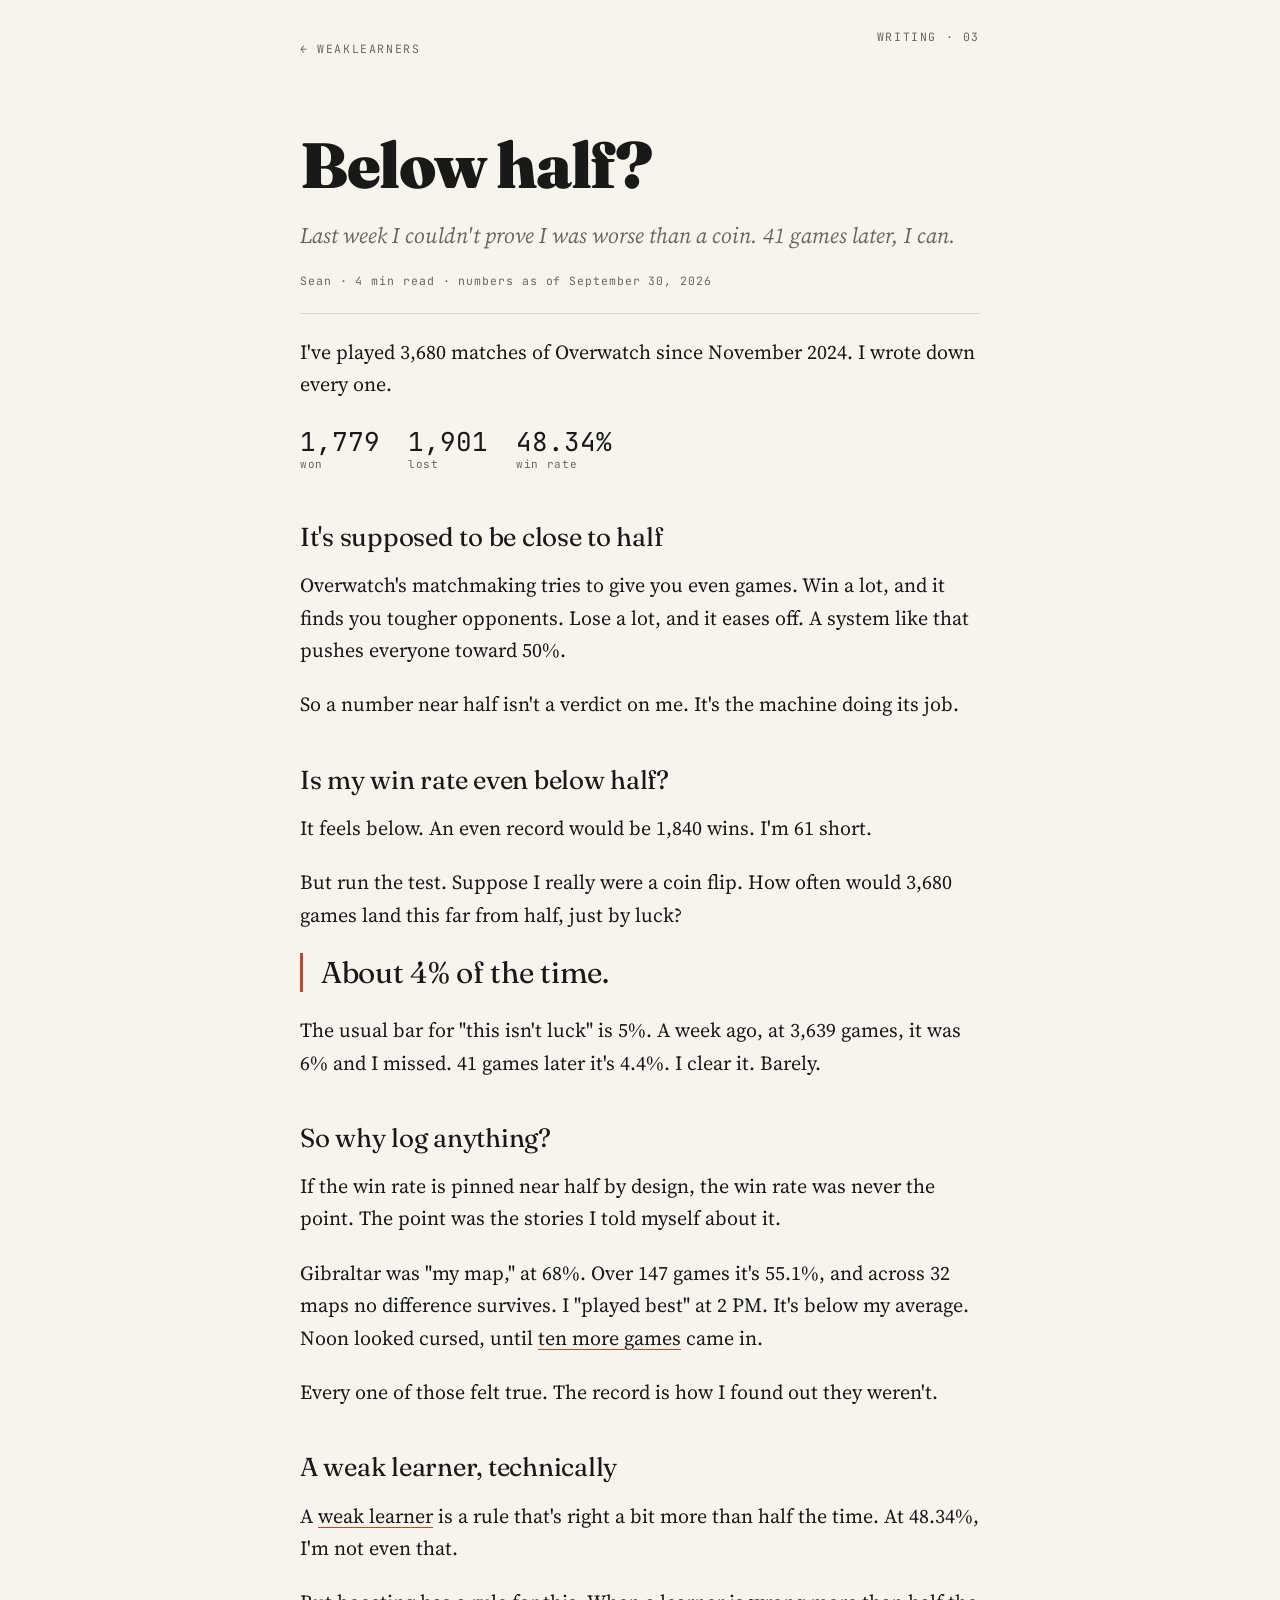
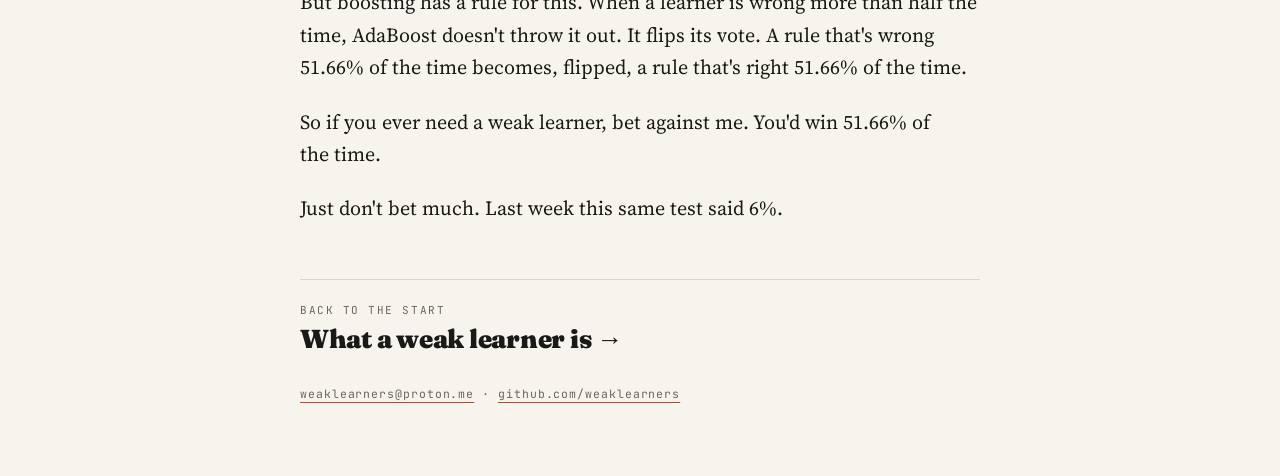
==== writing/48-42.html @ 1b17c14d "Initial site" ====
<!doctype html>
<html lang="en">
<head>
<meta charset="utf-8">
<meta name="viewport" content="width=device-width, initial-scale=1, viewport-fit=cover">
<title>Below half? · weaklearners</title>
<meta name="description" content="Last week I couldn't prove I was worse than a coin. 41 games later, I can.">
<meta property="og:title" content="Below half? · weaklearners">
<meta property="og:description" content="Last week I couldn't prove I was worse than a coin. 41 games later, I can.">
<meta property="og:type" content="article">
<meta property="og:url" content="https://weaklearners.github.io/writing/48-42.html">
<link rel="icon" href="data:image/svg+xml,%3Csvg xmlns='http://www.w3.org/2000/svg' viewBox='0 0 32 32'%3E%3Crect width='32' height='32' rx='3' fill='%23b3322a'/%3E%3Ctext x='16' y='23' font-size='20' text-anchor='middle' fill='%23f1eadb'%3E%EC%A7%84%3C/text%3E%3C/svg%3E">
<link rel="preconnect" href="https://fonts.googleapis.com">
<link rel="preconnect" href="https://fonts.gstatic.com" crossorigin>
<link href="https://fonts.googleapis.com/css2?family=Fraunces:opsz,wght@9..144,400;9..144,900&family=Source+Serif+4:ital,wght@0,400;0,600;1,400&family=JetBrains+Mono:wght@400;600&family=Cormorant+Garamond:wght@400;600&family=IBM+Plex+Mono:wght@400;600&family=Instrument+Serif&family=Space+Mono:wght@400;700&display=swap" rel="stylesheet">
<script>try{var k=localStorage.getItem('wl-current');if(/^[abc]$/.test(k))document.documentElement.dataset.concept=k}catch(e){}</script>
<link rel="stylesheet" href="writing.css">
</head>
<body>
<article class="wrap">
  <nav class="top"><a href="../index.html">← weaklearners</a><span>Writing · 03</span></nav>
  <h1>Below half?</h1>
  <p class="dek">Last week I couldn't prove I was worse than a coin. 41 games later, I can.</p>
  <p class="meta">Sean · 4 min read · numbers as of September 30, 2026</p>

  <p>I've played 3,680 matches of Overwatch since November 2024. I wrote down every one.</p>
  <div class="stats">
    <div><b>1,779</b><span>won</span></div>
    <div><b>1,901</b><span>lost</span></div>
    <div><b>48.34%</b><span>win rate</span></div>
  </div>

  <h2>It's supposed to be close to half</h2>
  <p>Overwatch's matchmaking tries to give you even games. Win a lot, and it finds you tougher opponents. Lose a lot, and it eases off. A system like that pushes everyone toward 50%.</p>
  <p>So a number near half isn't a verdict on me. It's the machine doing its job.</p>

  <h2>Is my win rate even below half?</h2>
  <p>It feels below. An even record would be 1,840 wins. I'm 61 short.</p>
  <p>But run the test. Suppose I really were a coin flip. How often would 3,680 games land this far from half, just by luck?</p>
  <p class="big">About 4% of the time.</p>
  <p>The usual bar for "this isn't luck" is 5%. A week ago, at 3,639 games, it was 6% and I missed. 41 games later it's 4.4%. I clear it. Barely.</p>

  <h2>So why log anything?</h2>
  <p>If the win rate is pinned near half by design, the win rate was never the point. The point was the stories I told myself about it.</p>
  <p>Gibraltar was "my map," at 68%. Over 147 games it's 55.1%, and across 32 maps no difference survives. I "played best" at 2 PM. It's below my average. Noon looked cursed, until <a href="noon.html">ten more games</a> came in.</p>
  <p>Every one of those felt true. The record is how I found out they weren't.</p>

  <h2>A weak learner, technically</h2>
  <p>A <a href="weak-learner.html">weak learner</a> is a rule that's right a bit more than half the time. At 48.34%, I'm not even that.</p>
  <p>But boosting has a rule for this. When a learner is wrong more than half the time, AdaBoost doesn't throw it out. It flips its vote. A rule that's wrong 51.66% of the time becomes, flipped, a rule that's right 51.66% of the time.</p>
  <p>So if you ever need a weak learner, bet against me. You'd win 51.66% of the time.</p>
  <p>Just don't bet much. Last week this same test said 6%.</p>

  <nav class="next"><span>Back to the start</span><a href="weak-learner.html">What a weak learner is →</a></nav>
  <p class="meta foot"><a href="mailto:weaklearners@proton.me">weaklearners@proton.me</a> · <a href="https://github.com/weaklearners">github.com/weaklearners</a></p>
</article>
</body>
</html>
---- writing/writing.css ----
/* Essay pages. Quieter than the home page on purpose: these are for reading. */
:root{
  --bg:#f7f4ee;--fg:#1a1917;--dim:#6b665c;--accent:#c2462a;--rule:#ddd6c8;--panel:#efe9dd;
  --display:"Fraunces",Georgia,serif;--body:"Source Serif 4",Georgia,serif;--mono:"JetBrains Mono",ui-monospace,Menlo,monospace;
  color-scheme:light;
}
@media (prefers-color-scheme:dark){:root:not([data-theme="light"]){--bg:#121110;--fg:#ece8df;--dim:#9a9486;--accent:#ff7a4d;--rule:#2c2925;--panel:#1b1917;color-scheme:dark}}
:root[data-theme="dark"]{--bg:#121110;--fg:#ece8df;--dim:#9a9486;--accent:#ff7a4d;--rule:#2c2925;--panel:#1b1917;color-scheme:dark}
/* The home page stores which artwork the visitor drew. These blocks carry over its accent, display font and light or dark. */
:root[data-concept="a"]{--bg:#121110;--fg:#ece8df;--dim:#9a9486;--accent:#ff7a4d;--rule:#2c2925;--panel:#1b1917;color-scheme:dark}
:root[data-concept="b"]{--bg:#f1eadb;--fg:#1b1916;--dim:#6f675a;--accent:#b3322a;--rule:rgba(27,25,22,.16);--panel:#e9e0cb;--display:"Cormorant Garamond",Georgia,serif;--mono:"IBM Plex Mono",ui-monospace,Menlo,monospace;color-scheme:light}
:root[data-concept="c"]{--bg:#07080b;--fg:#eceae4;--dim:#7d8392;--accent:#f2c46b;--rule:#1d212a;--panel:#0e1016;--display:"Instrument Serif",Georgia,serif;--mono:"Space Mono",ui-monospace,Menlo,monospace;color-scheme:dark}
*{box-sizing:border-box}
html,body{margin:0;background:var(--bg);color:var(--fg)}
body{font:400 20px/1.62 var(--body);padding-inline:16px;padding-block:calc(28px + env(safe-area-inset-top,0px)) calc(72px + env(safe-area-inset-bottom,0px))}
a{color:inherit;text-underline-offset:4px;text-decoration-thickness:1px;text-decoration-color:var(--accent)}
a:hover{color:var(--accent)}
:focus-visible{outline:2px solid var(--accent);outline-offset:3px}
.wrap{max-width:680px;margin:0 auto;display:grid;gap:22px}
.top{display:flex;justify-content:space-between;gap:16px;flex-wrap:wrap;font:400 11.5px/1.6 var(--mono);letter-spacing:.14em;text-transform:uppercase;color:var(--dim)}
.top a{text-decoration:none;padding-block:12px}
h1{margin:40px 0 0;font:900 clamp(38px,6.4vw,64px)/1.02 var(--display);letter-spacing:-.02em;text-wrap:balance}
.dek{margin:0;font-size:22px;line-height:1.4;color:var(--dim);font-style:italic;text-wrap:pretty}
.meta{font:400 11.5px/1.6 var(--mono);letter-spacing:.08em;color:var(--dim);padding-bottom:22px;border-bottom:1px solid var(--rule)}
h2{margin:22px 0 -6px;font:400 26px/1.2 var(--display);letter-spacing:-.01em;text-wrap:balance}
p{margin:0;text-wrap:pretty}
b,strong{font-weight:600}
.big{font:400 clamp(24px,3.4vw,30px)/1.3 var(--display);letter-spacing:-.01em;border-left:3px solid var(--accent);padding-left:18px}
.math{font:400 15px/1.7 var(--mono);background:var(--panel);padding:14px 16px;border-radius:3px;overflow-x:auto}
.stats{display:flex;gap:28px;flex-wrap:wrap;padding-block:6px}
.stats div{display:grid;gap:2px}
.stats b{font:400 26px/1 var(--mono);font-variant-numeric:tabular-nums}
.stats span{font:400 11px/1.4 var(--mono);color:var(--dim);letter-spacing:.06em}
figure{margin:8px 0;display:grid;gap:10px}
figure svg{display:block;width:100%;height:auto}
figcaption{font:400 12px/1.6 var(--mono);color:var(--dim)}
.bar{fill:var(--dim)} .bar.hi{fill:var(--accent)}
.grid{stroke:var(--rule);stroke-width:1} .base{stroke:var(--fg);stroke-width:1.5;stroke-dasharray:5 4}
.tick{font:400 11px var(--mono);fill:var(--dim)} .tick.hi,.val{fill:var(--fg)} .val{font:600 12px var(--mono)}
.next{margin-top:32px;padding-top:22px;border-top:1px solid var(--rule);display:grid;gap:6px}
.next span{font:400 11px/1.6 var(--mono);letter-spacing:.14em;text-transform:uppercase;color:var(--dim)}
.next a{font:900 26px/1.15 var(--display);letter-spacing:-.01em;text-decoration:none}
.wrap > .meta.foot{border-bottom:0;padding-bottom:0;margin-top:8px}
:root[data-concept="b"] h1,:root[data-concept="b"] .next a{font-weight:600}
:root[data-concept="c"] h1,:root[data-concept="c"] .next a{font-weight:400}
@media (max-width:480px){body{font-size:18px}}
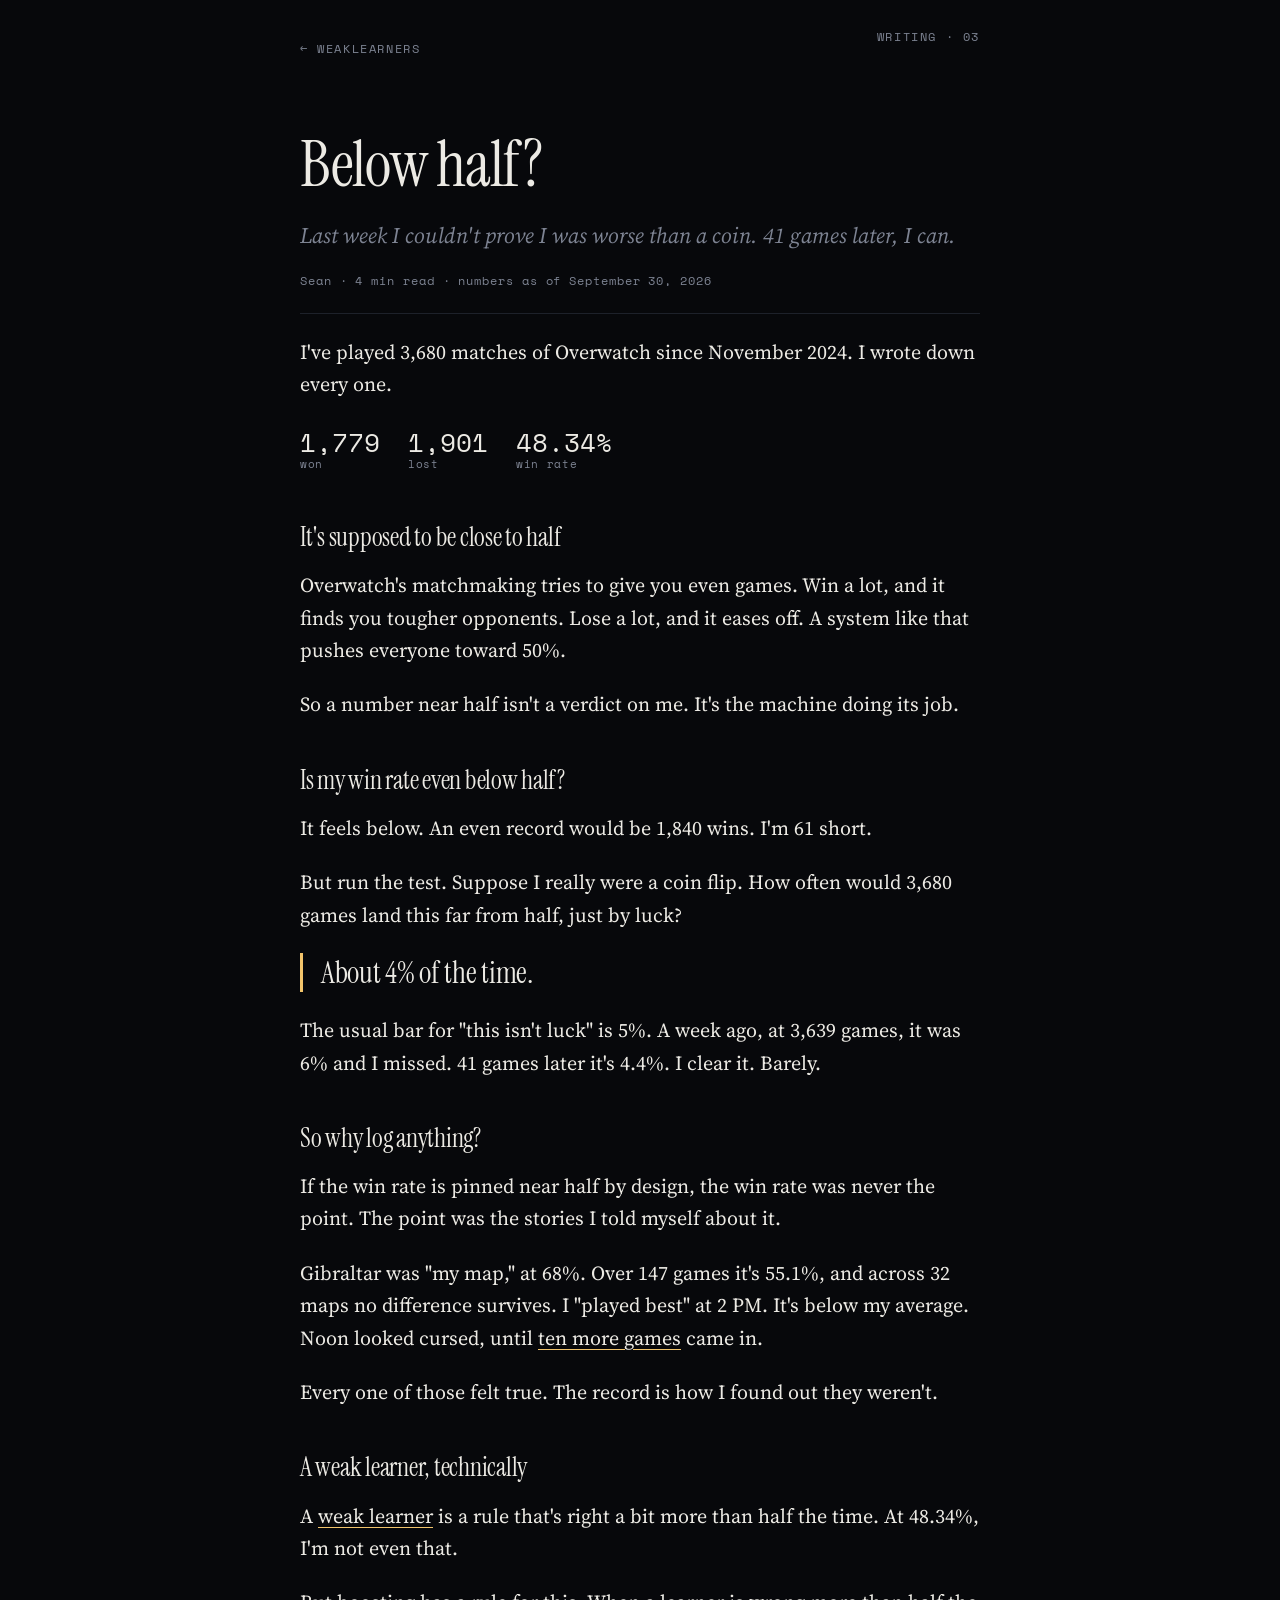
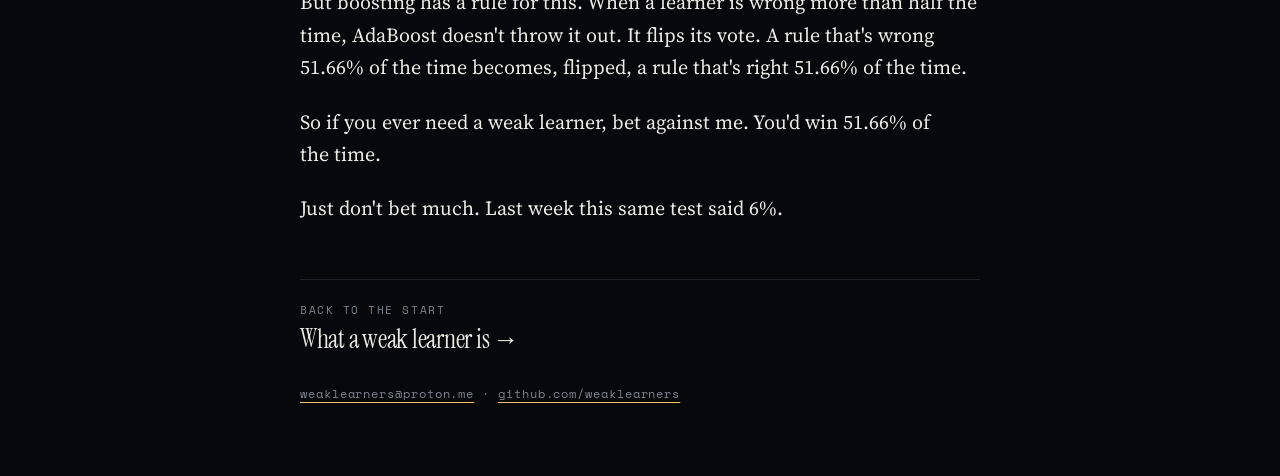
==== commit 17698e65: "site: showcase pass - one look (match dots), 44 px nav taps, og:image, shorter phone hero, nfl-forec" ====
--- a/writing/48-42.html
+++ b/writing/48-42.html
@@ -1,5 +1,5 @@
 <!doctype html>
-<html lang="en">
+<html lang="en" data-concept="c">
 <head>
 <meta charset="utf-8">
 <meta name="viewport" content="width=device-width, initial-scale=1, viewport-fit=cover">
@@ -12,8 +12,7 @@
 <link rel="icon" href="data:image/svg+xml,%3Csvg xmlns='http://www.w3.org/2000/svg' viewBox='0 0 32 32'%3E%3Crect width='32' height='32' rx='3' fill='%23b3322a'/%3E%3Ctext x='16' y='23' font-size='20' text-anchor='middle' fill='%23f1eadb'%3E%EC%A7%84%3C/text%3E%3C/svg%3E">
 <link rel="preconnect" href="https://fonts.googleapis.com">
 <link rel="preconnect" href="https://fonts.gstatic.com" crossorigin>
-<link href="https://fonts.googleapis.com/css2?family=Fraunces:opsz,wght@9..144,400;9..144,900&family=Source+Serif+4:ital,wght@0,400;0,600;1,400&family=JetBrains+Mono:wght@400;600&family=Cormorant+Garamond:wght@400;600&family=IBM+Plex+Mono:wght@400;600&family=Instrument+Serif&family=Space+Mono:wght@400;700&display=swap" rel="stylesheet">
-<script>try{var k=localStorage.getItem('wl-current');if(/^[abc]$/.test(k))document.documentElement.dataset.concept=k}catch(e){}</script>
+<link href="https://fonts.googleapis.com/css2?family=Source+Serif+4:ital,wght@0,400;0,600;1,400&family=Instrument+Serif&family=Space+Mono:wght@400;700&display=swap" rel="stylesheet">
 <link rel="stylesheet" href="writing.css">
 </head>
 <body>
--- a/writing/writing.css
+++ b/writing/writing.css
@@ -6,9 +6,7 @@
 }
 @media (prefers-color-scheme:dark){:root:not([data-theme="light"]){--bg:#121110;--fg:#ece8df;--dim:#9a9486;--accent:#ff7a4d;--rule:#2c2925;--panel:#1b1917;color-scheme:dark}}
 :root[data-theme="dark"]{--bg:#121110;--fg:#ece8df;--dim:#9a9486;--accent:#ff7a4d;--rule:#2c2925;--panel:#1b1917;color-scheme:dark}
-/* The home page stores which artwork the visitor drew. These blocks carry over its accent, display font and light or dark. */
-:root[data-concept="a"]{--bg:#121110;--fg:#ece8df;--dim:#9a9486;--accent:#ff7a4d;--rule:#2c2925;--panel:#1b1917;color-scheme:dark}
-:root[data-concept="b"]{--bg:#f1eadb;--fg:#1b1916;--dim:#6f675a;--accent:#b3322a;--rule:rgba(27,25,22,.16);--panel:#e9e0cb;--display:"Cormorant Garamond",Georgia,serif;--mono:"IBM Plex Mono",ui-monospace,Menlo,monospace;color-scheme:light}
+/* One look site-wide (match dots): the pages set data-concept="c" and take its palette. */
 :root[data-concept="c"]{--bg:#07080b;--fg:#eceae4;--dim:#7d8392;--accent:#f2c46b;--rule:#1d212a;--panel:#0e1016;--display:"Instrument Serif",Georgia,serif;--mono:"Space Mono",ui-monospace,Menlo,monospace;color-scheme:dark}
 *{box-sizing:border-box}
 html,body{margin:0;background:var(--bg);color:var(--fg)}
@@ -41,6 +39,5 @@
 .next span{font:400 11px/1.6 var(--mono);letter-spacing:.14em;text-transform:uppercase;color:var(--dim)}
 .next a{font:900 26px/1.15 var(--display);letter-spacing:-.01em;text-decoration:none}
 .wrap > .meta.foot{border-bottom:0;padding-bottom:0;margin-top:8px}
-:root[data-concept="b"] h1,:root[data-concept="b"] .next a{font-weight:600}
 :root[data-concept="c"] h1,:root[data-concept="c"] .next a{font-weight:400}
 @media (max-width:480px){body{font-size:18px}}
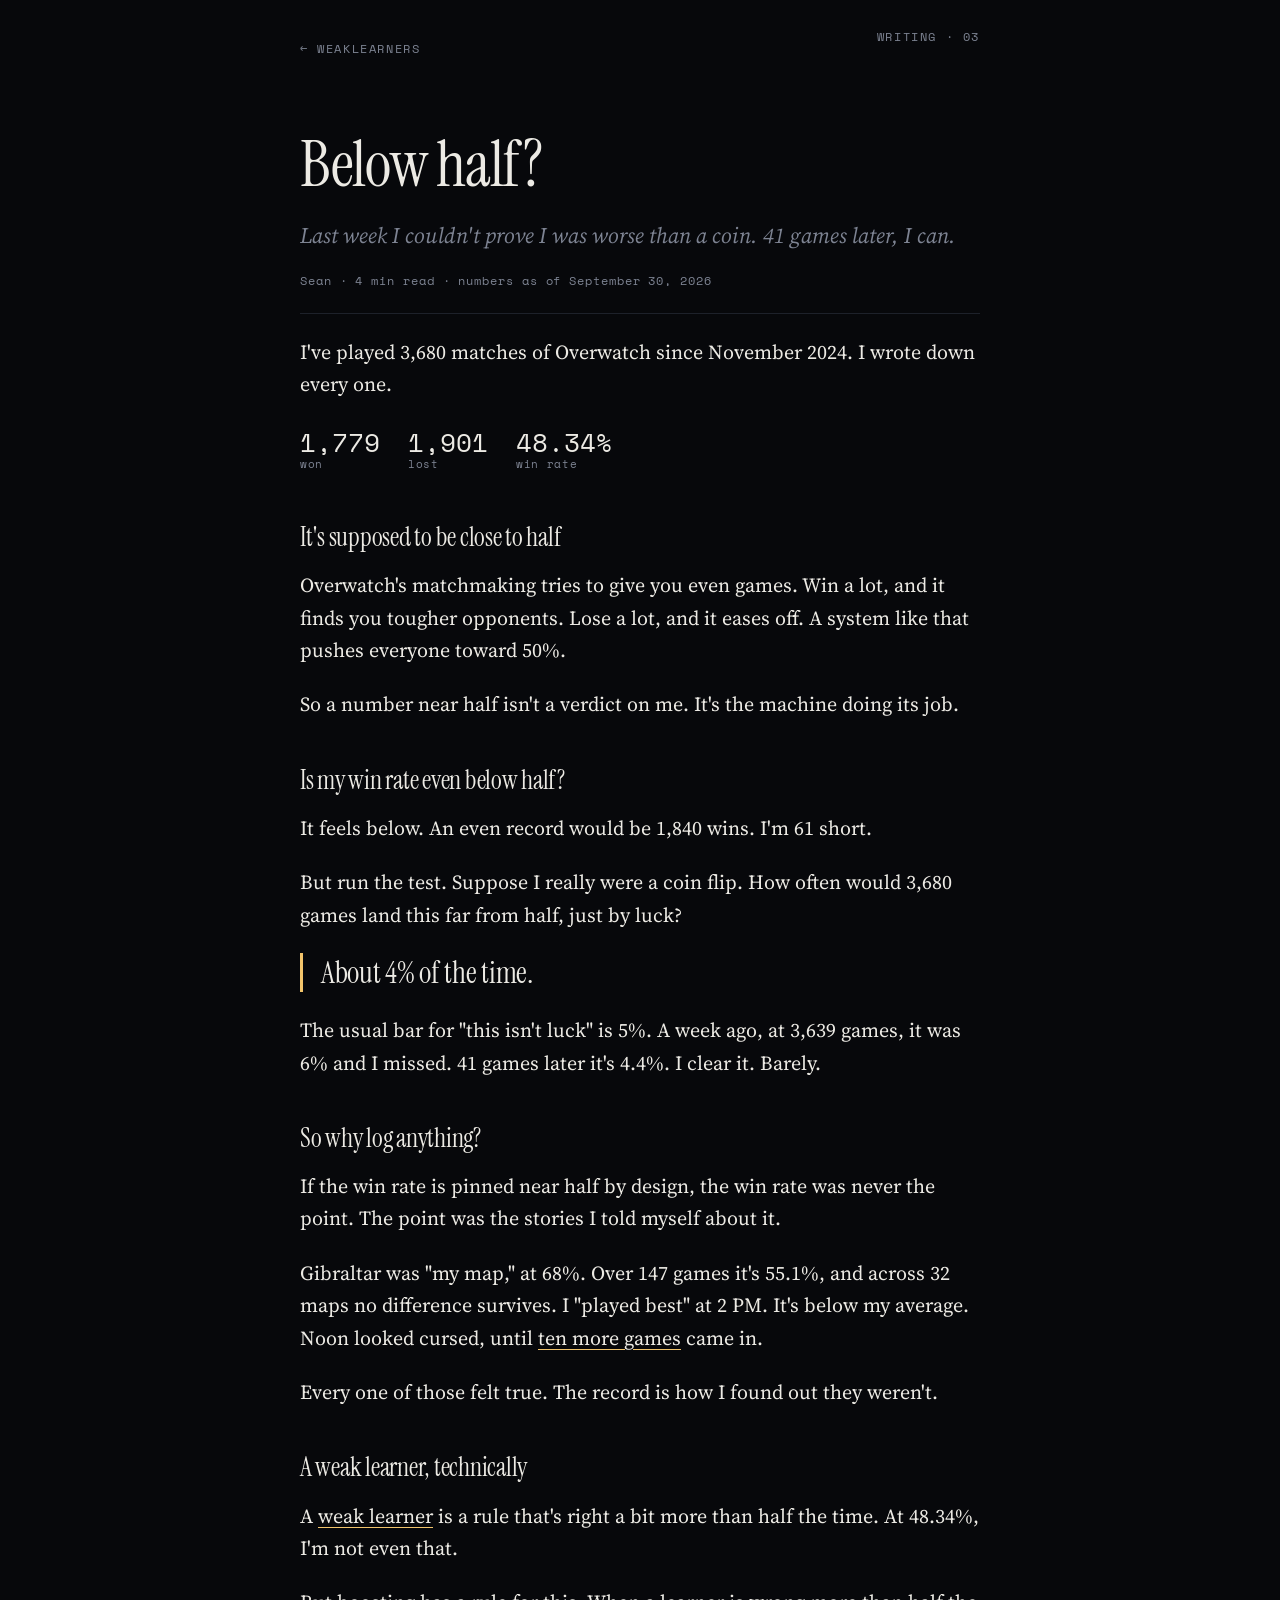
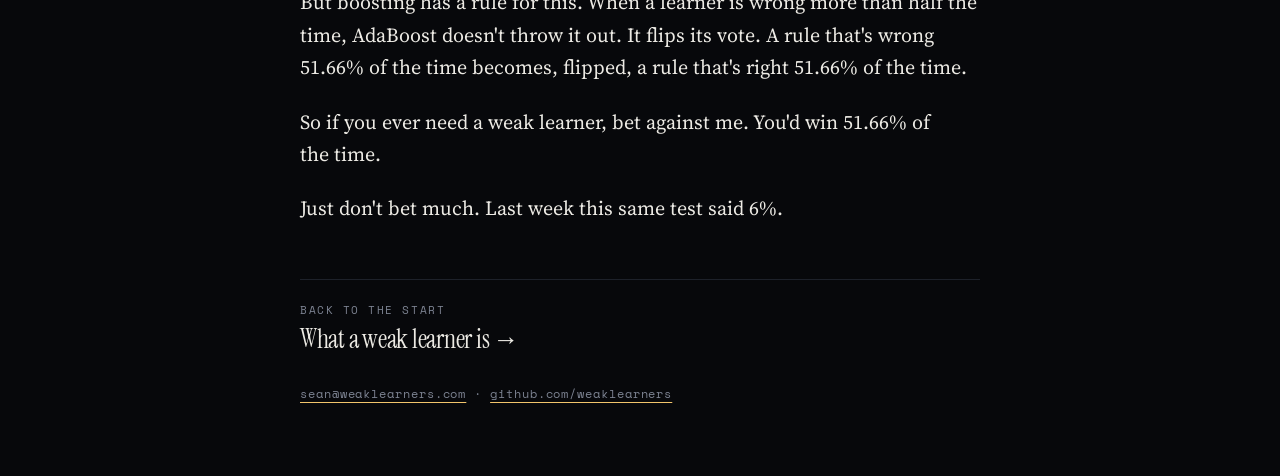
==== commit 9f55ce17: "site: essays use sean@weaklearners.com and weaklearners.com (Sean: go, 2026-11-21) Co-Authored-By: C" ====
--- a/writing/48-42.html
+++ b/writing/48-42.html
@@ -8,7 +8,7 @@
 <meta property="og:title" content="Below half? · weaklearners">
 <meta property="og:description" content="Last week I couldn't prove I was worse than a coin. 41 games later, I can.">
 <meta property="og:type" content="article">
-<meta property="og:url" content="https://weaklearners.github.io/writing/48-42.html">
+<meta property="og:url" content="https://weaklearners.com/writing/48-42.html">
 <link rel="icon" href="data:image/svg+xml,%3Csvg xmlns='http://www.w3.org/2000/svg' viewBox='0 0 32 32'%3E%3Crect width='32' height='32' rx='3' fill='%23b3322a'/%3E%3Ctext x='16' y='23' font-size='20' text-anchor='middle' fill='%23f1eadb'%3E%EC%A7%84%3C/text%3E%3C/svg%3E">
 <link rel="preconnect" href="https://fonts.googleapis.com">
 <link rel="preconnect" href="https://fonts.gstatic.com" crossorigin>
@@ -51,7 +51,7 @@
   <p>Just don't bet much. Last week this same test said 6%.</p>
 
   <nav class="next"><span>Back to the start</span><a href="weak-learner.html">What a weak learner is →</a></nav>
-  <p class="meta foot"><a href="mailto:weaklearners@proton.me">weaklearners@proton.me</a> · <a href="https://github.com/weaklearners">github.com/weaklearners</a></p>
+  <p class="meta foot"><a href="mailto:sean@weaklearners.com">sean@weaklearners.com</a> · <a href="https://github.com/weaklearners">github.com/weaklearners</a></p>
 </article>
 </body>
 </html>
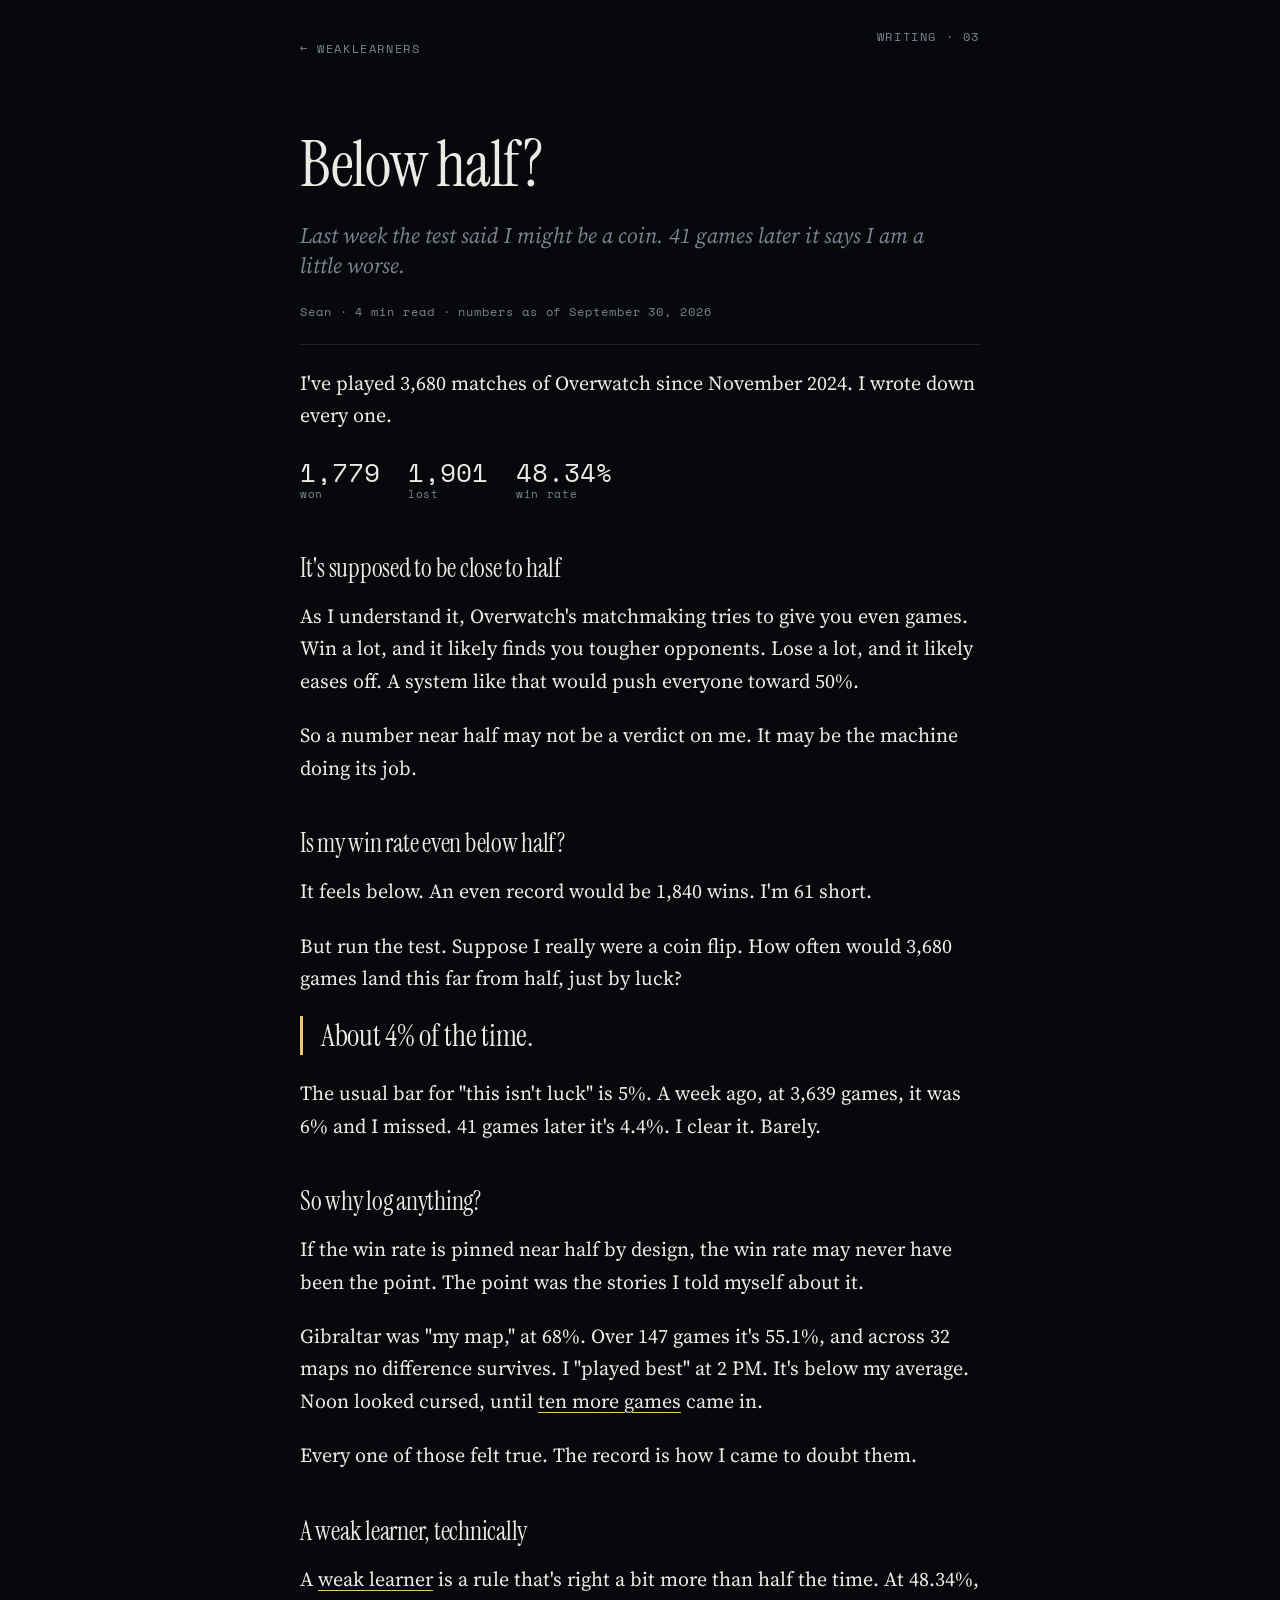
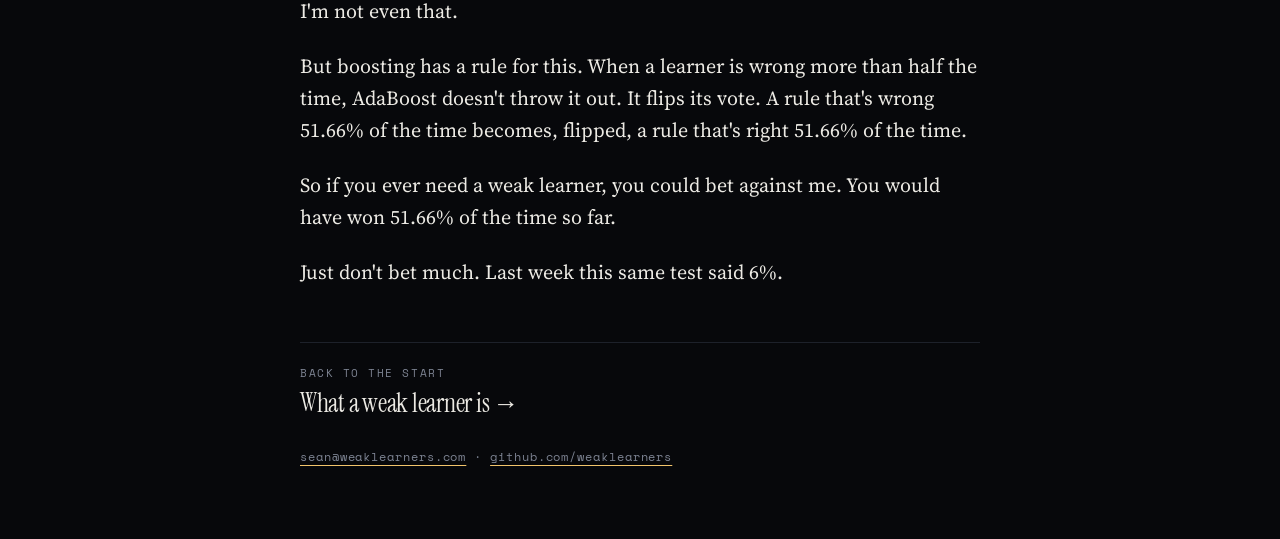
==== commit 8cef131e: "Tone pass: 19 text rewrites (Sean approved 2026-11-22) Text only on index.html and three writing pos" ====
--- a/writing/48-42.html
+++ b/writing/48-42.html
@@ -4,9 +4,9 @@
 <meta charset="utf-8">
 <meta name="viewport" content="width=device-width, initial-scale=1, viewport-fit=cover">
 <title>Below half? · weaklearners</title>
-<meta name="description" content="Last week I couldn't prove I was worse than a coin. 41 games later, I can.">
+<meta name="description" content="Last week the test said I might be a coin. 41 games later it says I am a little worse.">
 <meta property="og:title" content="Below half? · weaklearners">
-<meta property="og:description" content="Last week I couldn't prove I was worse than a coin. 41 games later, I can.">
+<meta property="og:description" content="Last week the test said I might be a coin. 41 games later it says I am a little worse.">
 <meta property="og:type" content="article">
 <meta property="og:url" content="https://weaklearners.com/writing/48-42.html">
 <link rel="icon" href="data:image/svg+xml,%3Csvg xmlns='http://www.w3.org/2000/svg' viewBox='0 0 32 32'%3E%3Crect width='32' height='32' rx='3' fill='%23b3322a'/%3E%3Ctext x='16' y='23' font-size='20' text-anchor='middle' fill='%23f1eadb'%3E%EC%A7%84%3C/text%3E%3C/svg%3E">
@@ -19,7 +19,7 @@
 <article class="wrap">
   <nav class="top"><a href="../index.html">← weaklearners</a><span>Writing · 03</span></nav>
   <h1>Below half?</h1>
-  <p class="dek">Last week I couldn't prove I was worse than a coin. 41 games later, I can.</p>
+  <p class="dek">Last week the test said I might be a coin. 41 games later it says I am a little worse.</p>
   <p class="meta">Sean · 4 min read · numbers as of September 30, 2026</p>
 
   <p>I've played 3,680 matches of Overwatch since November 2024. I wrote down every one.</p>
@@ -30,8 +30,8 @@
   </div>
 
   <h2>It's supposed to be close to half</h2>
-  <p>Overwatch's matchmaking tries to give you even games. Win a lot, and it finds you tougher opponents. Lose a lot, and it eases off. A system like that pushes everyone toward 50%.</p>
-  <p>So a number near half isn't a verdict on me. It's the machine doing its job.</p>
+  <p>As I understand it, Overwatch's matchmaking tries to give you even games. Win a lot, and it likely finds you tougher opponents. Lose a lot, and it likely eases off. A system like that would push everyone toward 50%.</p>
+  <p>So a number near half may not be a verdict on me. It may be the machine doing its job.</p>
 
   <h2>Is my win rate even below half?</h2>
   <p>It feels below. An even record would be 1,840 wins. I'm 61 short.</p>
@@ -40,14 +40,14 @@
   <p>The usual bar for "this isn't luck" is 5%. A week ago, at 3,639 games, it was 6% and I missed. 41 games later it's 4.4%. I clear it. Barely.</p>
 
   <h2>So why log anything?</h2>
-  <p>If the win rate is pinned near half by design, the win rate was never the point. The point was the stories I told myself about it.</p>
+  <p>If the win rate is pinned near half by design, the win rate may never have been the point. The point was the stories I told myself about it.</p>
   <p>Gibraltar was "my map," at 68%. Over 147 games it's 55.1%, and across 32 maps no difference survives. I "played best" at 2 PM. It's below my average. Noon looked cursed, until <a href="noon.html">ten more games</a> came in.</p>
-  <p>Every one of those felt true. The record is how I found out they weren't.</p>
+  <p>Every one of those felt true. The record is how I came to doubt them.</p>
 
   <h2>A weak learner, technically</h2>
   <p>A <a href="weak-learner.html">weak learner</a> is a rule that's right a bit more than half the time. At 48.34%, I'm not even that.</p>
   <p>But boosting has a rule for this. When a learner is wrong more than half the time, AdaBoost doesn't throw it out. It flips its vote. A rule that's wrong 51.66% of the time becomes, flipped, a rule that's right 51.66% of the time.</p>
-  <p>So if you ever need a weak learner, bet against me. You'd win 51.66% of the time.</p>
+  <p>So if you ever need a weak learner, you could bet against me. You would have won 51.66% of the time so far.</p>
   <p>Just don't bet much. Last week this same test said 6%.</p>
 
   <nav class="next"><span>Back to the start</span><a href="weak-learner.html">What a weak learner is →</a></nav>
